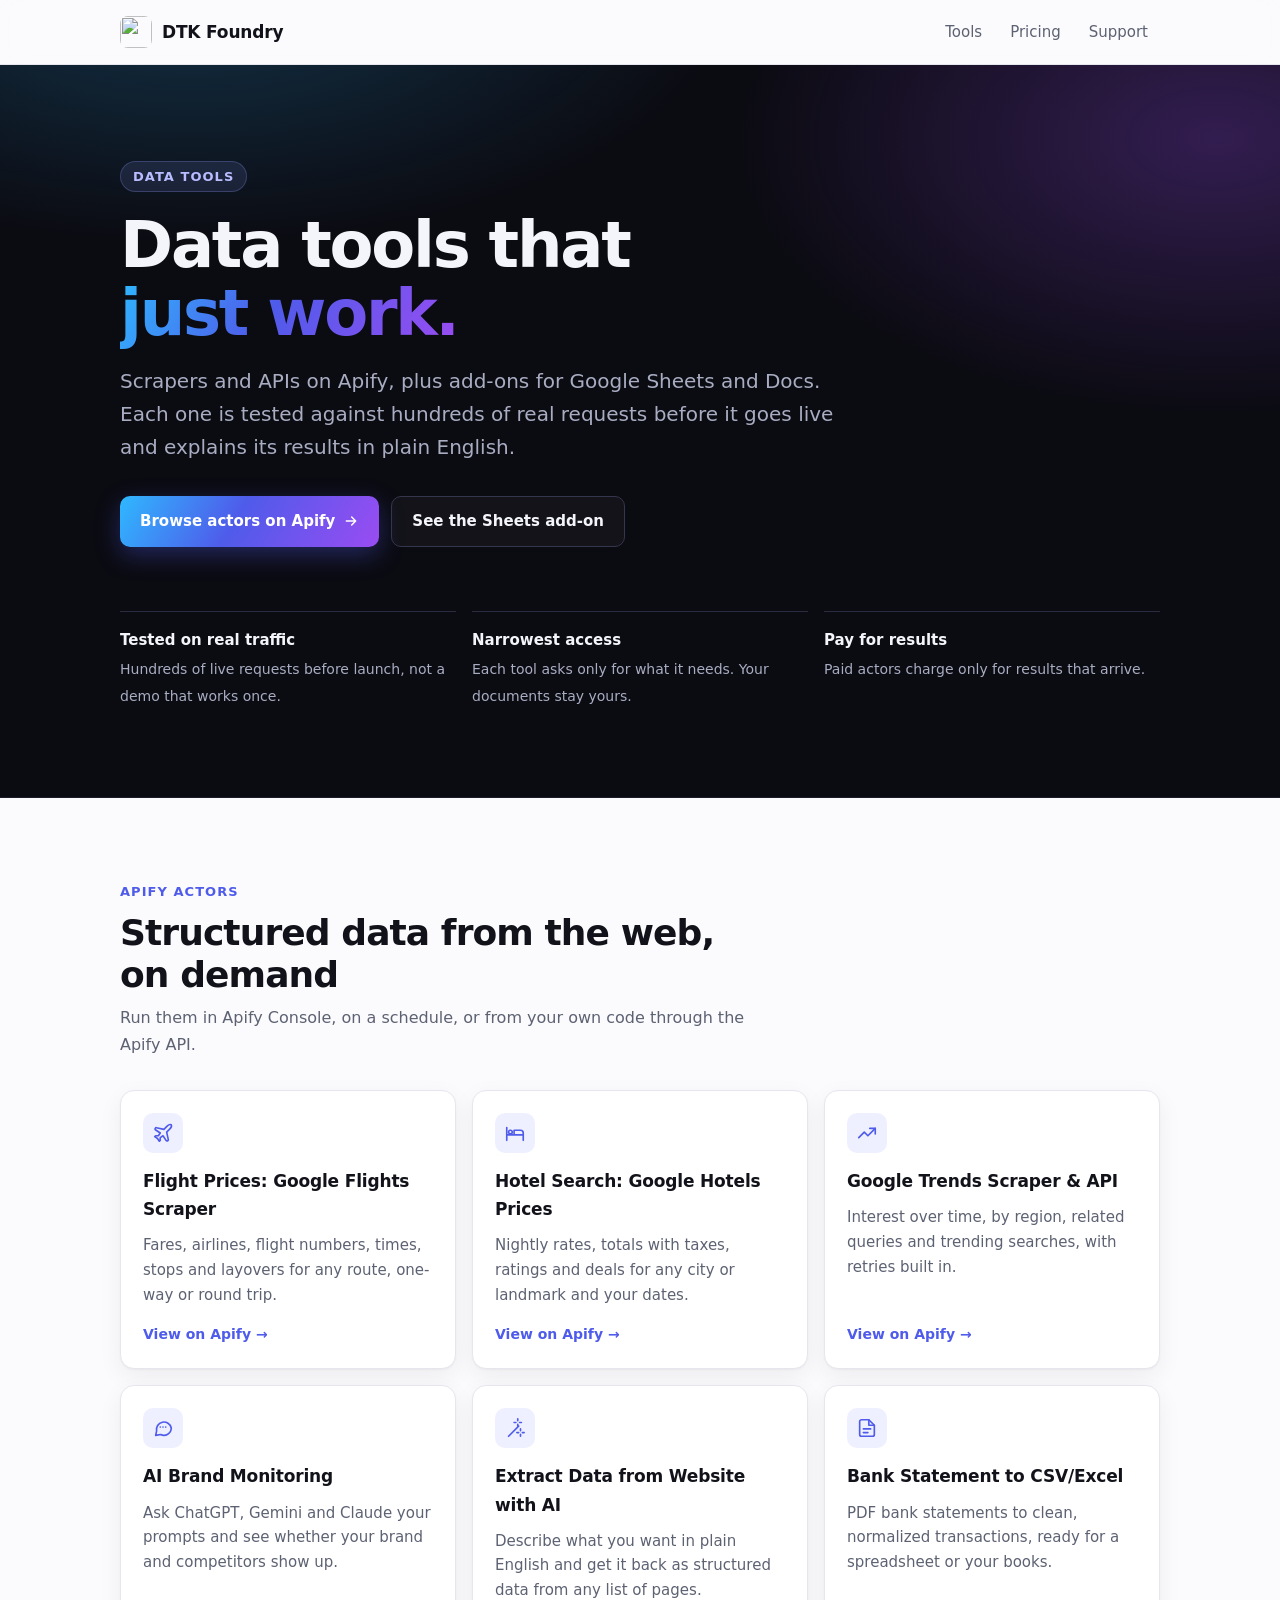
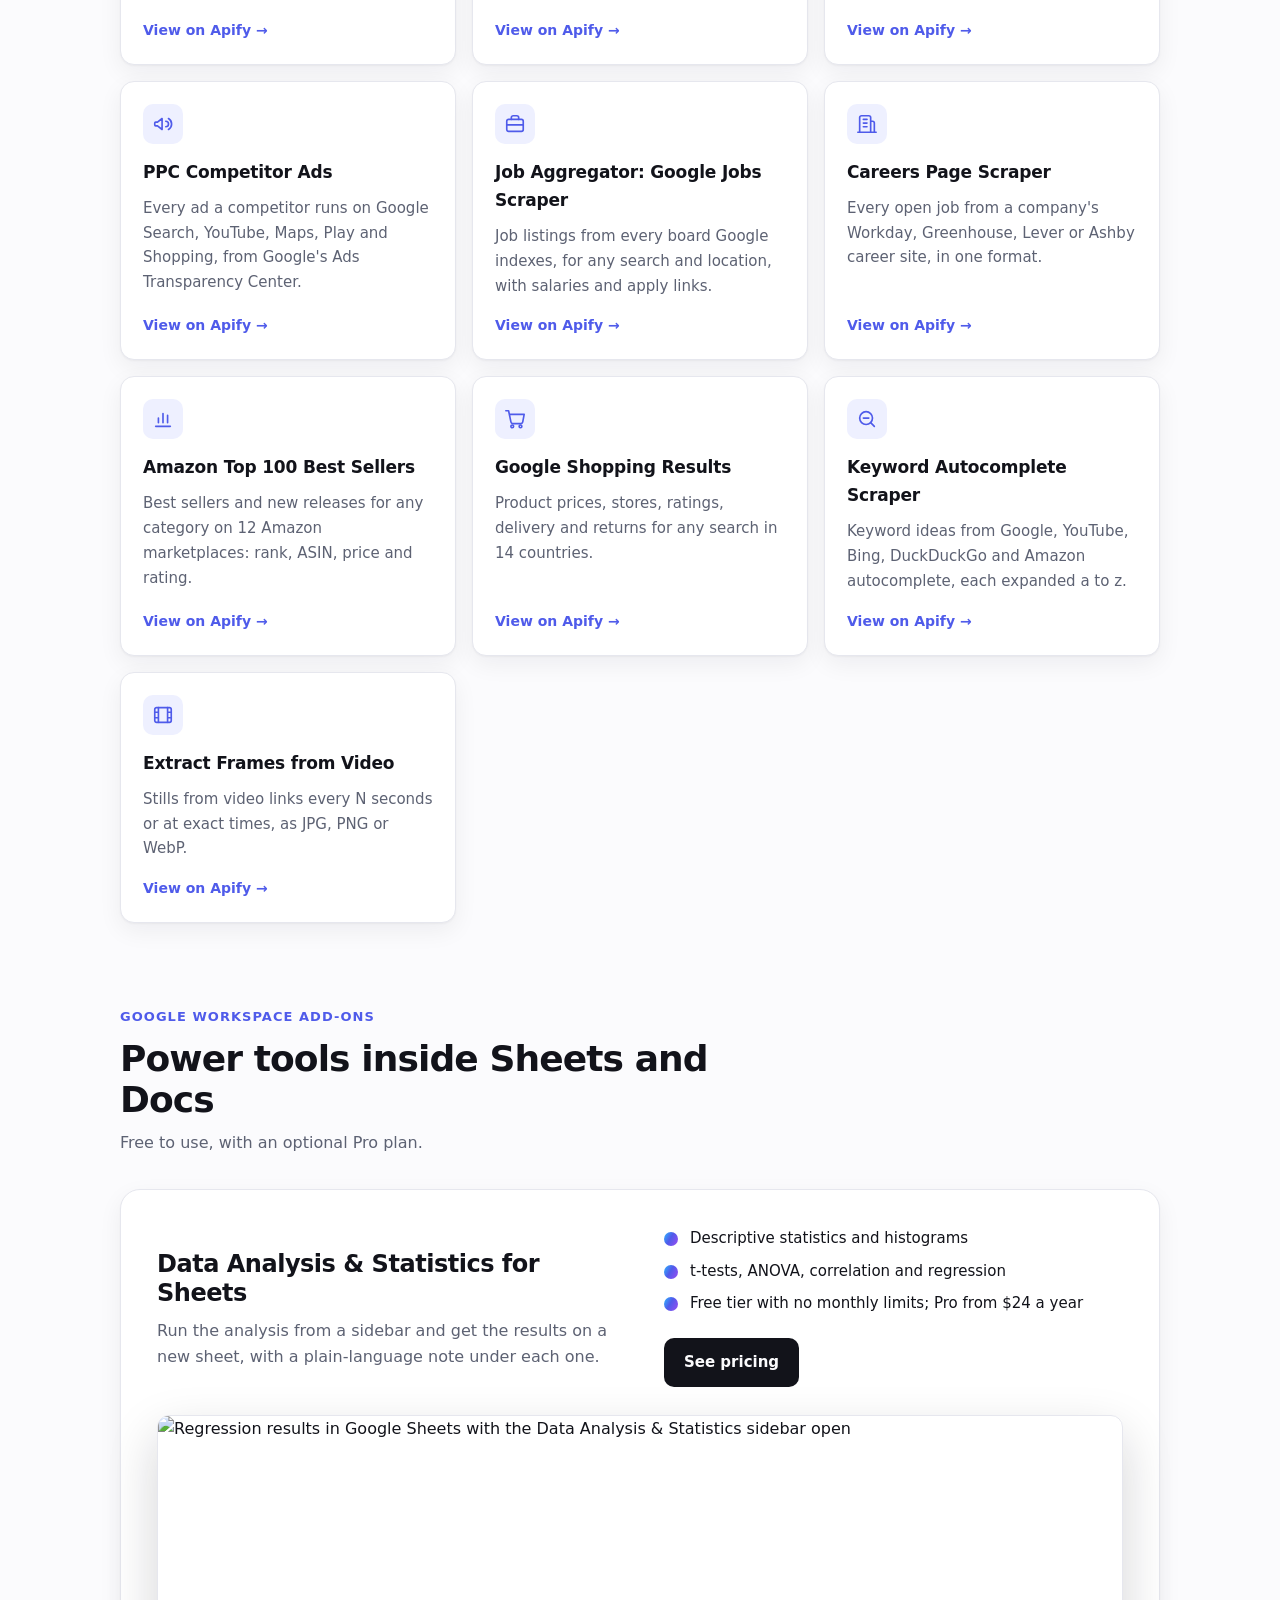
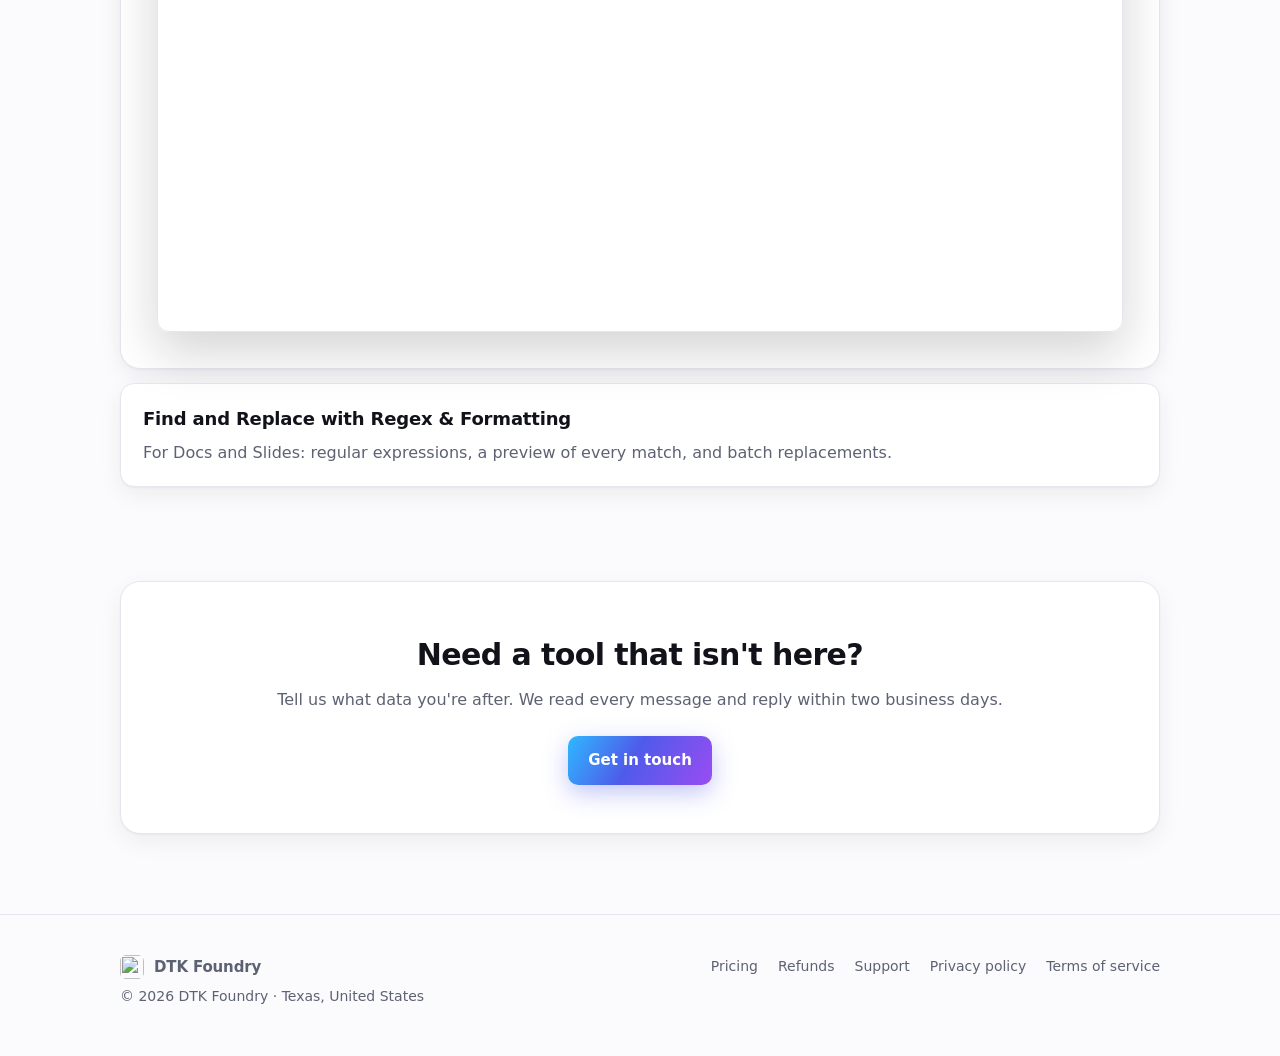
==== index.html @ 31a7a070 "Home: all 13 actors linked with current titles; actor icons for Apify" ====
<!doctype html>
<html lang="en">
<head>
<meta charset="utf-8">
<meta name="viewport" content="width=device-width, initial-scale=1">
<title>DTK Foundry: dependable data tools for the web and Google Sheets</title>
<meta name="description" content="DTK Foundry builds dependable data tools: Apify actors for Google Flights, Hotels, Trends, AI answer tracking and bank statements, and add-ons for Google Sheets and Docs.">
<meta name="theme-color" content="#0b0b12">
<link rel="canonical" href="https://dtkfoundry.com/">
<link rel="icon" type="image/png" href="favicon-32.png">
<link rel="apple-touch-icon" href="apple-touch-icon.png">
<link rel="stylesheet" href="style.css">
</head>
<body>
<header class="site-header">
  <div class="wrap">
    <a class="brand" href="./"><img src="img/logo-mark.png" alt="" width="32" height="32"><span>DTK Foundry</span></a>
    <nav class="site-nav"><a href="./#tools">Tools</a><a href="pricing.html">Pricing</a><a href="support.html">Support</a></nav>
  </div>
</header>

<section class="hero">
  <div class="wrap">
    <span class="eyebrow">Data tools</span>
    <h1>Data tools that <span class="grad-text">just work.</span></h1>
    <p class="lead">Scrapers and APIs on Apify, plus add-ons for Google Sheets and Docs. Each one is tested against
    hundreds of real requests before it goes live and explains its results in plain English.</p>
    <div class="actions">
      <a class="btn btn-primary" href="https://apify.com/dtkfoundry">Browse actors on Apify
        <svg width="16" height="16" viewBox="0 0 24 24" fill="none" stroke="currentColor" stroke-width="2.2" stroke-linecap="round" stroke-linejoin="round" aria-hidden="true"><path d="M5 12h14M13 6l6 6-6 6"/></svg></a>
      <a class="btn btn-ghost" href="#addons">See the Sheets add-on</a>
    </div>
    <div class="pillars">
      <div class="pillar"><strong>Tested on real traffic</strong><span>Hundreds of live requests before launch, not a demo that works once.</span></div>
      <div class="pillar"><strong>Narrowest access</strong><span>Each tool asks only for what it needs. Your documents stay yours.</span></div>
      <div class="pillar"><strong>Pay for results</strong><span>Paid actors charge only for results that arrive.</span></div>
    </div>
  </div>
</section>

<main>
  <section class="section" id="tools">
    <div class="wrap">
      <div class="section-head">
        <span class="kicker">Apify actors</span>
        <h2>Structured data from the web, on demand</h2>
        <p>Run them in Apify Console, on a schedule, or from your own code through the Apify API.</p>
      </div>
      <div class="grid">
        <a class="tile" href="https://apify.com/dtkfoundry/google-flights-prices">
          <span class="icon"><svg viewBox="0 0 24 24" fill="none" stroke="currentColor" stroke-width="1.8" stroke-linecap="round" stroke-linejoin="round" aria-hidden="true"><path d="M17.8 19.2 16 11l3.5-3.5C21 6 21.5 4 21 3c-1-.5-3 0-4.5 1.5L13 8 4.8 6.2c-.5-.1-.9.1-1.1.5l-.3.5c-.2.5-.1 1 .3 1.3L9 12l-2 3H4l-1 1 3 2 2 3 1-1v-3l3-2 3.5 5.3c.3.4.8.5 1.3.3l.5-.2c.4-.3.6-.7.5-1.2z"/></svg></span>
          <h3>Flight Prices: Google Flights Scraper</h3>
          <p>Fares, airlines, flight numbers, times, stops and layovers for any route, one-way or round trip.</p>
          <span class="more">View on Apify →</span>
        </a>
        <a class="tile" href="https://apify.com/dtkfoundry/google-hotels-prices">
          <span class="icon"><svg viewBox="0 0 24 24" fill="none" stroke="currentColor" stroke-width="1.8" stroke-linecap="round" stroke-linejoin="round" aria-hidden="true"><path d="M3 20V6M3 14h18v6M21 14v-2a3 3 0 0 0-3-3h-7v5"/><circle cx="7" cy="11" r="2"/></svg></span>
          <h3>Hotel Search: Google Hotels Prices</h3>
          <p>Nightly rates, totals with taxes, ratings and deals for any city or landmark and your dates.</p>
          <span class="more">View on Apify →</span>
        </a>
        <a class="tile" href="https://apify.com/dtkfoundry/google-trends-api">
          <span class="icon"><svg viewBox="0 0 24 24" fill="none" stroke="currentColor" stroke-width="1.8" stroke-linecap="round" stroke-linejoin="round" aria-hidden="true"><path d="M3 17l6-6 4 4 8-8"/><path d="M15 7h6v6"/></svg></span>
          <h3>Google Trends Scraper &amp; API</h3>
          <p>Interest over time, by region, related queries and trending searches, with retries built in.</p>
          <span class="more">View on Apify →</span>
        </a>
        <a class="tile" href="https://apify.com/dtkfoundry/ai-answer-engine-tracker">
          <span class="icon"><svg viewBox="0 0 24 24" fill="none" stroke="currentColor" stroke-width="1.8" stroke-linecap="round" stroke-linejoin="round" aria-hidden="true"><path d="M21 12a8 8 0 0 1-11.6 7.1L4 20l1-4.6A8 8 0 1 1 21 12z"/><path d="M9 11h.01M12 11h.01M15 11h.01"/></svg></span>
          <h3>AI Brand Monitoring</h3>
          <p>Ask ChatGPT, Gemini and Claude your prompts and see whether your brand and competitors show up.</p>
          <span class="more">View on Apify →</span>
        </a>
        <a class="tile" href="https://apify.com/dtkfoundry/ai-page-extractor">
          <span class="icon"><svg viewBox="0 0 24 24" fill="none" stroke="currentColor" stroke-width="1.8" stroke-linecap="round" stroke-linejoin="round" aria-hidden="true"><path d="M15 4V2M15 10V8M11 6h2M17 6h2M5 21l11-11M18 13v2M18 19v2M16 17h-2M22 17h-2"/></svg></span>
          <h3>Extract Data from Website with AI</h3>
          <p>Describe what you want in plain English and get it back as structured data from any list of pages.</p>
          <span class="more">View on Apify →</span>
        </a>
        <a class="tile" href="https://apify.com/dtkfoundry/bank-statement-converter">
          <span class="icon"><svg viewBox="0 0 24 24" fill="none" stroke="currentColor" stroke-width="1.8" stroke-linecap="round" stroke-linejoin="round" aria-hidden="true"><path d="M14 3H6a2 2 0 0 0-2 2v14a2 2 0 0 0 2 2h12a2 2 0 0 0 2-2V9z"/><path d="M14 3v6h6M8 13h8M8 17h5"/></svg></span>
          <h3>Bank Statement to CSV/Excel</h3>
          <p>PDF bank statements to clean, normalized transactions, ready for a spreadsheet or your books.</p>
          <span class="more">View on Apify →</span>
        </a>
        <a class="tile" href="https://apify.com/dtkfoundry/google-ads-transparency">
          <span class="icon"><svg viewBox="0 0 24 24" fill="none" stroke="currentColor" stroke-width="1.8" stroke-linecap="round" stroke-linejoin="round" aria-hidden="true"><path d="M3 11v2a1 1 0 0 0 1 1h2l5 4V6L6 10H4a1 1 0 0 0-1 1z"/><path d="M15 9a3 3 0 0 1 0 6M18 6a7 7 0 0 1 0 12"/></svg></span>
          <h3>PPC Competitor Ads</h3>
          <p>Every ad a competitor runs on Google Search, YouTube, Maps, Play and Shopping, from Google's Ads Transparency Center.</p>
          <span class="more">View on Apify →</span>
        </a>
        <a class="tile" href="https://apify.com/dtkfoundry/google-jobs">
          <span class="icon"><svg viewBox="0 0 24 24" fill="none" stroke="currentColor" stroke-width="1.8" stroke-linecap="round" stroke-linejoin="round" aria-hidden="true"><rect x="3" y="7" width="18" height="13" rx="2"/><path d="M8 7V5a2 2 0 0 1 2-2h4a2 2 0 0 1 2 2v2M3 13h18"/></svg></span>
          <h3>Job Aggregator: Google Jobs Scraper</h3>
          <p>Job listings from every board Google indexes, for any search and location, with salaries and apply links.</p>
          <span class="more">View on Apify →</span>
        </a>
        <a class="tile" href="https://apify.com/dtkfoundry/ats-jobs">
          <span class="icon"><svg viewBox="0 0 24 24" fill="none" stroke="currentColor" stroke-width="1.8" stroke-linecap="round" stroke-linejoin="round" aria-hidden="true"><path d="M4 21V5a2 2 0 0 1 2-2h8a2 2 0 0 1 2 2v16M16 9h2a2 2 0 0 1 2 2v10M2 21h20M8 7h4M8 11h4M8 15h4"/></svg></span>
          <h3>Careers Page Scraper</h3>
          <p>Every open job from a company's Workday, Greenhouse, Lever or Ashby career site, in one format.</p>
          <span class="more">View on Apify →</span>
        </a>
        <a class="tile" href="https://apify.com/dtkfoundry/amazon-bestsellers">
          <span class="icon"><svg viewBox="0 0 24 24" fill="none" stroke="currentColor" stroke-width="1.8" stroke-linecap="round" stroke-linejoin="round" aria-hidden="true"><path d="M4 20h16M7 16v-5M12 16V6M17 16v-8"/></svg></span>
          <h3>Amazon Top 100 Best Sellers</h3>
          <p>Best sellers and new releases for any category on 12 Amazon marketplaces: rank, ASIN, price and rating.</p>
          <span class="more">View on Apify →</span>
        </a>
        <a class="tile" href="https://apify.com/dtkfoundry/google-shopping">
          <span class="icon"><svg viewBox="0 0 24 24" fill="none" stroke="currentColor" stroke-width="1.8" stroke-linecap="round" stroke-linejoin="round" aria-hidden="true"><circle cx="9" cy="20" r="1.5"/><circle cx="18" cy="20" r="1.5"/><path d="M2 3h3l2.6 12.4a2 2 0 0 0 2 1.6h8.8a2 2 0 0 0 2-1.6L22 7H6"/></svg></span>
          <h3>Google Shopping Results</h3>
          <p>Product prices, stores, ratings, delivery and returns for any search in 14 countries.</p>
          <span class="more">View on Apify →</span>
        </a>
        <a class="tile" href="https://apify.com/dtkfoundry/keyword-autocomplete">
          <span class="icon"><svg viewBox="0 0 24 24" fill="none" stroke="currentColor" stroke-width="1.8" stroke-linecap="round" stroke-linejoin="round" aria-hidden="true"><circle cx="11" cy="11" r="7"/><path d="m20 20-4-4M8 11h6"/></svg></span>
          <h3>Keyword Autocomplete Scraper</h3>
          <p>Keyword ideas from Google, YouTube, Bing, DuckDuckGo and Amazon autocomplete, each expanded a to z.</p>
          <span class="more">View on Apify →</span>
        </a>
        <a class="tile" href="https://apify.com/dtkfoundry/video-frame-extractor">
          <span class="icon"><svg viewBox="0 0 24 24" fill="none" stroke="currentColor" stroke-width="1.8" stroke-linecap="round" stroke-linejoin="round" aria-hidden="true"><rect x="3" y="4" width="18" height="16" rx="2"/><path d="M7 4v16M17 4v16M3 9h4M3 15h4M17 9h4M17 15h4"/></svg></span>
          <h3>Extract Frames from Video</h3>
          <p>Stills from video links every N seconds or at exact times, as JPG, PNG or WebP.</p>
          <span class="more">View on Apify →</span>
        </a>
      </div>
    </div>
  </section>

  <section class="section" id="addons">
    <div class="wrap">
      <div class="section-head">
        <span class="kicker">Google Workspace add-ons</span>
        <h2>Power tools inside Sheets and Docs</h2>
        <p>Free to use, with an optional Pro plan.</p>
      </div>
      <div class="feature">
        <div>
          <h3>Data Analysis &amp; Statistics for Sheets</h3>
          <p>Run the analysis from a sidebar and get the results on a new sheet, with a plain-language note under
          each one.</p>
        </div>
        <div>
          <ul>
            <li>Descriptive statistics and histograms</li>
            <li>t-tests, ANOVA, correlation and regression</li>
            <li>Free tier with no monthly limits; Pro from $24 a year</li>
          </ul>
          <div class="actions">
            <a class="btn btn-solid" href="pricing.html">See pricing</a>
          </div>
        </div>
        <div class="shot"><img src="img/stats-regression.webp" width="1280" height="684" loading="lazy"
          alt="Regression results in Google Sheets with the Data Analysis & Statistics sidebar open"></div>
      </div>
      <div class="mini card">
        <div>
          <h3>Find and Replace with Regex &amp; Formatting</h3>
          <p>For Docs and Slides: regular expressions, a preview of every match, and batch replacements.</p>
        </div>
      </div>
    </div>
  </section>

  <section class="section">
    <div class="wrap">
      <div class="cta">
        <h2>Need a tool that isn't here?</h2>
        <p>Tell us what data you're after. We read every message and reply within two business days.</p>
        <a class="btn btn-primary" href="support.html">Get in touch</a>
      </div>
    </div>
  </section>
</main>

<footer class="site-footer">
  <div class="wrap">
    <div>
      <a class="brand" href="./"><img src="img/logo-mark.png" alt="" width="24" height="24">DTK Foundry</a>
      <div>© 2026 DTK Foundry · Texas, United States</div>
    </div>
    <nav><a href="pricing.html">Pricing</a><a href="refunds.html">Refunds</a><a href="support.html">Support</a><a href="privacy.html">Privacy policy</a><a href="terms.html">Terms of service</a></nav>
  </div>
</footer>
</body>
</html>
---- style.css ----
:root {
  --bg: #fbfbfd; --surface: #ffffff; --fg: #12131a; --muted: #5d6273; --line: #e6e7ee;
  --accent: #4f5bea; --accent-2: #8a4bf0; --accent-soft: #eef0ff;
  --grad: linear-gradient(120deg, #2fb8ff 0%, #4f5bea 45%, #9a4cf2 100%);
  --hero-bg: #0b0b12; --hero-fg: #f4f5fa; --hero-muted: #a9adc2;
  --shadow: 0 1px 2px rgba(18, 19, 26, .04), 0 8px 24px rgba(18, 19, 26, .06);
  --radius: 14px; --wide: 1080px; --narrow: 720px;
}
@media (prefers-color-scheme: dark) {
  :root {
    --bg: #0b0b12; --surface: #13141d; --fg: #ececf3; --muted: #9a9eb3; --line: #24263a;
    --accent: #8f98ff; --accent-2: #b58cff; --accent-soft: #1b1d33;
    --shadow: 0 1px 2px rgba(0, 0, 0, .3), 0 8px 24px rgba(0, 0, 0, .35);
  }
}
* { box-sizing: border-box; }
html { -webkit-text-size-adjust: 100%; }
body {
  margin: 0; background: var(--bg); color: var(--fg);
  font: 16px/1.65 ui-sans-serif, system-ui, -apple-system, "Segoe UI", Roboto, "Helvetica Neue", sans-serif;
  -webkit-font-smoothing: antialiased;
}
a { color: var(--accent); text-underline-offset: 3px; }
img { max-width: 100%; height: auto; display: block; }
.wrap { max-width: var(--wide); margin: 0 auto; padding: 0 20px; }

/* Header */
.site-header {
  position: sticky; top: 0; z-index: 10; background: color-mix(in srgb, var(--bg) 82%, transparent);
  backdrop-filter: saturate(160%) blur(12px); -webkit-backdrop-filter: saturate(160%) blur(12px);
  border-bottom: 1px solid var(--line);
}
.site-header .wrap { display: flex; align-items: center; justify-content: space-between; height: 64px; gap: 16px; }
.brand { display: flex; align-items: center; gap: 10px; color: var(--fg); text-decoration: none; font-weight: 700; letter-spacing: -.01em; font-size: 17px; }
.brand img { width: 32px; height: 32px; border-radius: 8px; }
.site-nav { display: flex; gap: 4px; }
.site-nav a { color: var(--muted); text-decoration: none; font-size: 15px; padding: 6px 12px; border-radius: 8px; }
.site-nav a:hover { color: var(--fg); background: var(--accent-soft); }
.site-nav a[aria-current="page"] { color: var(--fg); font-weight: 600; }

/* Home hero (always dark, matches the logo) */
.hero {
  background: radial-gradient(900px 420px at 15% -10%, rgba(47, 184, 255, .22), transparent 60%),
              radial-gradient(800px 460px at 95% 10%, rgba(154, 76, 242, .28), transparent 60%), var(--hero-bg);
  color: var(--hero-fg); padding: 96px 0 88px; border-bottom: 1px solid #1d1e2c;
}
.eyebrow { display: inline-block; font-size: 13px; font-weight: 600; letter-spacing: .08em; text-transform: uppercase; color: #b9bdff; background: rgba(143, 152, 255, .12); border: 1px solid rgba(143, 152, 255, .25); padding: 4px 12px; border-radius: 999px; }
.hero h1 { font-size: clamp(36px, 6vw, 64px); line-height: 1.05; letter-spacing: -.035em; margin: 20px 0 18px; max-width: 14ch; }
.grad-text { background: var(--grad); -webkit-background-clip: text; background-clip: text; color: transparent; }
.hero p.lead { font-size: clamp(17px, 2.2vw, 20px); color: var(--hero-muted); max-width: 58ch; margin: 0 0 32px; }
.actions { display: flex; flex-wrap: wrap; gap: 12px; }
.btn { display: inline-flex; align-items: center; gap: 8px; font-weight: 600; font-size: 15px; text-decoration: none; padding: 12px 20px; border-radius: 10px; transition: transform .15s ease, box-shadow .15s ease; }
.btn:hover { transform: translateY(-1px); }
.btn-primary { background: var(--grad); color: #fff; box-shadow: 0 8px 24px rgba(79, 91, 234, .35); }
.btn-ghost { color: var(--hero-fg); border: 1px solid #34364d; background: rgba(255, 255, 255, .03); }
.btn-ghost:hover { border-color: #5a5d80; }

.pillars { display: grid; grid-template-columns: repeat(3, 1fr); gap: 16px; margin-top: 64px; }
.pillar { border-top: 1px solid #2a2c40; padding-top: 16px; }
.pillar strong { display: block; color: var(--hero-fg); font-size: 15px; margin-bottom: 4px; }
.pillar span { color: var(--hero-muted); font-size: 14px; }

/* Sections */
.section { padding: 80px 0; }
.section + .section { padding-top: 0; }
.section-head { max-width: 640px; margin-bottom: 32px; }
.section-head .kicker { font-size: 13px; font-weight: 700; letter-spacing: .08em; text-transform: uppercase; color: var(--accent); }
.section-head h2 { font-size: clamp(26px, 3.6vw, 36px); line-height: 1.15; letter-spacing: -.025em; margin: 8px 0 10px; }
.section-head p { color: var(--muted); margin: 0; }

.grid { display: grid; grid-template-columns: repeat(3, 1fr); gap: 16px; }
.tile {
  display: flex; flex-direction: column; gap: 10px; background: var(--surface); border: 1px solid var(--line);
  border-radius: var(--radius); padding: 22px; text-decoration: none; color: inherit; box-shadow: var(--shadow);
  transition: transform .15s ease, border-color .15s ease;
}
a.tile:hover { transform: translateY(-2px); border-color: color-mix(in srgb, var(--accent) 45%, var(--line)); }
.tile .icon { width: 40px; height: 40px; border-radius: 10px; display: grid; place-items: center; background: var(--accent-soft); color: var(--accent); }
.tile .icon svg { width: 22px; height: 22px; }
.tile h3 { margin: 4px 0 0; font-size: 17px; letter-spacing: -.01em; }
.tile p { margin: 0; color: var(--muted); font-size: 15px; }
.tile .more { margin-top: auto; padding-top: 6px; font-size: 14px; font-weight: 600; color: var(--accent); }

/* Add-on feature */
.feature { display: grid; grid-template-columns: 1fr 1fr; gap: 28px 48px; align-items: end; background: var(--surface); border: 1px solid var(--line); border-radius: 20px; padding: 36px; box-shadow: var(--shadow); }
.feature h3 { font-size: 24px; letter-spacing: -.02em; margin: 10px 0 10px; line-height: 1.2; }
.feature p { color: var(--muted); margin: 0 0 16px; }
.feature ul { margin: 0 0 22px; padding: 0; list-style: none; display: grid; gap: 8px; }
.feature li { padding-left: 26px; position: relative; font-size: 15px; }
.feature li::before { content: ""; position: absolute; left: 0; top: 6px; width: 14px; height: 14px; border-radius: 50%; background: var(--grad); }
.shot { grid-column: 1 / -1; border-radius: 12px; overflow: hidden; border: 1px solid var(--line); box-shadow: 0 20px 50px rgba(18, 19, 26, .18); }
.badge { display: inline-block; font-size: 12px; font-weight: 600; padding: 3px 10px; border-radius: 999px; background: var(--accent-soft); color: var(--accent); }
.badge.dim { color: var(--muted); }
.btn-solid { background: var(--fg); color: var(--bg); }
.text-link { font-weight: 600; font-size: 15px; text-decoration: none; }
.mini { margin-top: 16px; display: flex; gap: 16px; align-items: flex-start; }

.cta { text-align: center; background: var(--surface); border: 1px solid var(--line); border-radius: 20px; padding: 48px 24px; box-shadow: var(--shadow); }
.cta h2 { font-size: clamp(24px, 3vw, 30px); letter-spacing: -.02em; margin: 0 0 8px; }
.cta p { color: var(--muted); margin: 0 0 22px; }

/* Inner pages */
.page-head { border-bottom: 1px solid var(--line); background: linear-gradient(180deg, var(--accent-soft), transparent); }
.page-head .wrap { max-width: var(--narrow); padding-top: 56px; padding-bottom: 36px; }
.page-head h1 { font-size: clamp(32px, 5vw, 44px); letter-spacing: -.03em; line-height: 1.1; margin: 0 0 8px; }
.page-head p { margin: 0; color: var(--muted); }
.prose.wide, .page-head.wide .wrap { max-width: 980px; }
.prose { max-width: var(--narrow); margin: 0 auto; padding: 24px 20px 72px; }
.prose h2 { font-size: 21px; letter-spacing: -.015em; margin: 40px 0 10px; scroll-margin-top: 80px; }
.prose h3 { font-size: 17px; }
.prose li { margin: 4px 0; }
.prose table { width: 100%; border-collapse: collapse; font-size: 15px; margin: 12px 0; display: block; overflow-x: auto; }
.prose th, .prose td { text-align: left; vertical-align: top; padding: 8px 10px; border-bottom: 1px solid var(--line); }
.prose th { color: var(--muted); font-weight: 600; }
.prose code { font-size: .9em; word-break: break-word; }
.muted { color: var(--muted); }
.card { background: var(--surface); border: 1px solid var(--line); border-radius: var(--radius); padding: 20px 22px; margin: 14px 0; box-shadow: var(--shadow); }
.card h3 { margin: 0 0 6px; font-size: 18px; letter-spacing: -.01em; }
.card p { margin: 0; color: var(--muted); }
.plans { display: grid; grid-template-columns: repeat(3, 1fr); gap: 14px; margin: 18px 0; }
.plans .card { margin: 0; display: flex; flex-direction: column; }
.plans .card.featured { border: 1px solid transparent; background: linear-gradient(var(--surface), var(--surface)) padding-box, var(--grad) border-box; }
.price { font-size: 30px; font-weight: 700; letter-spacing: -.02em; color: var(--fg); margin: 2px 0 8px; }
.price small { font-size: 14px; font-weight: 500; color: var(--muted); letter-spacing: 0; }

/* Footer */
.site-footer { border-top: 1px solid var(--line); padding: 40px 0 48px; font-size: 14px; color: var(--muted); }
.site-footer .wrap { display: flex; justify-content: space-between; gap: 24px; flex-wrap: wrap; align-items: flex-start; }
.site-footer .brand { font-size: 15px; margin-bottom: 6px; }
.site-footer .brand img { width: 24px; height: 24px; border-radius: 6px; }
.site-footer nav { display: flex; flex-wrap: wrap; gap: 6px 20px; }
.site-footer a { color: var(--muted); text-decoration: none; }
.site-footer a:hover { color: var(--fg); }

@media (max-width: 860px) {
  .grid, .plans { grid-template-columns: 1fr 1fr; }
  .feature { grid-template-columns: 1fr; padding: 24px; }
}
@media (max-width: 600px) {
  .wrap { padding: 0 16px; }
  .site-header .wrap { height: 56px; }
  .brand span { display: none; }
  .site-nav a { padding: 6px 8px; font-size: 14px; }
  .hero { padding: 64px 0 56px; }
  .pillars, .grid, .plans { grid-template-columns: 1fr; }
  .pillars { margin-top: 40px; }
  .section { padding: 56px 0; }
  .prose { padding: 16px 16px 56px; }
}
@media (prefers-reduced-motion: reduce) { .btn, .tile { transition: none; } }
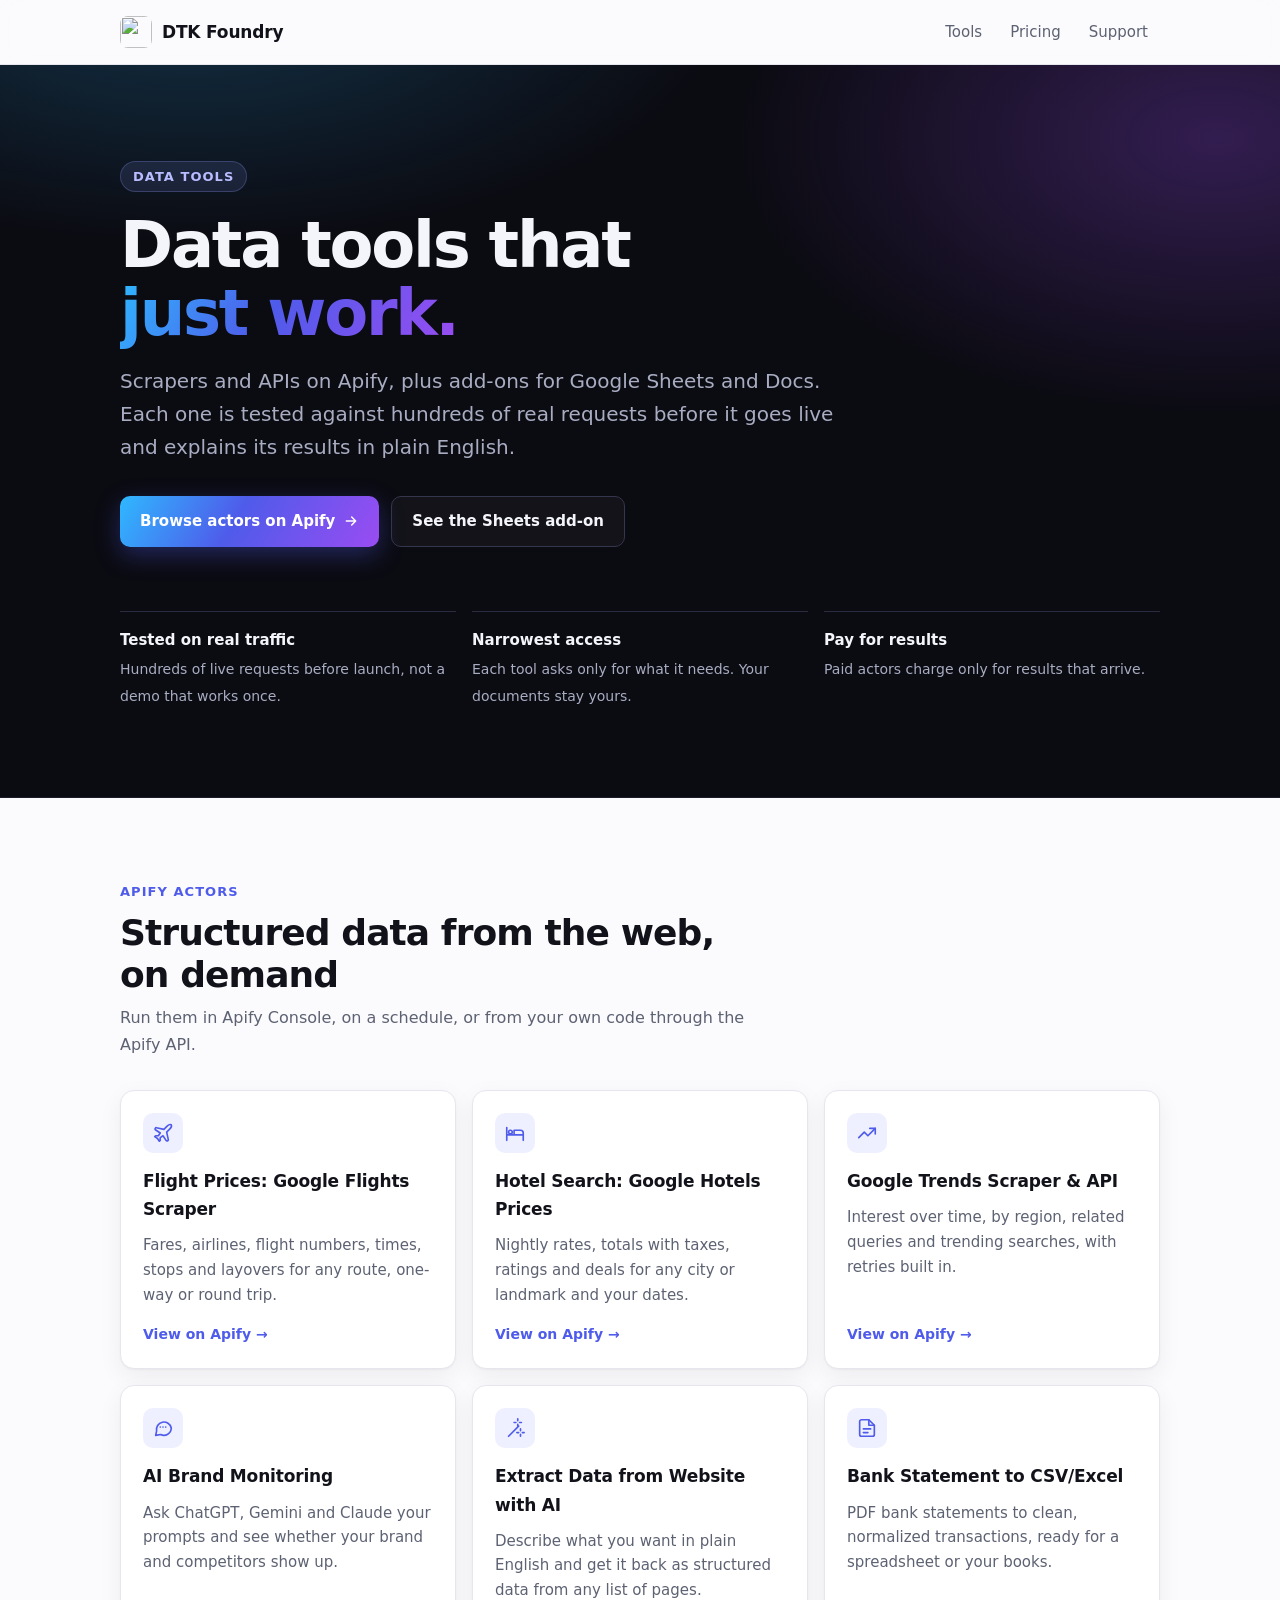
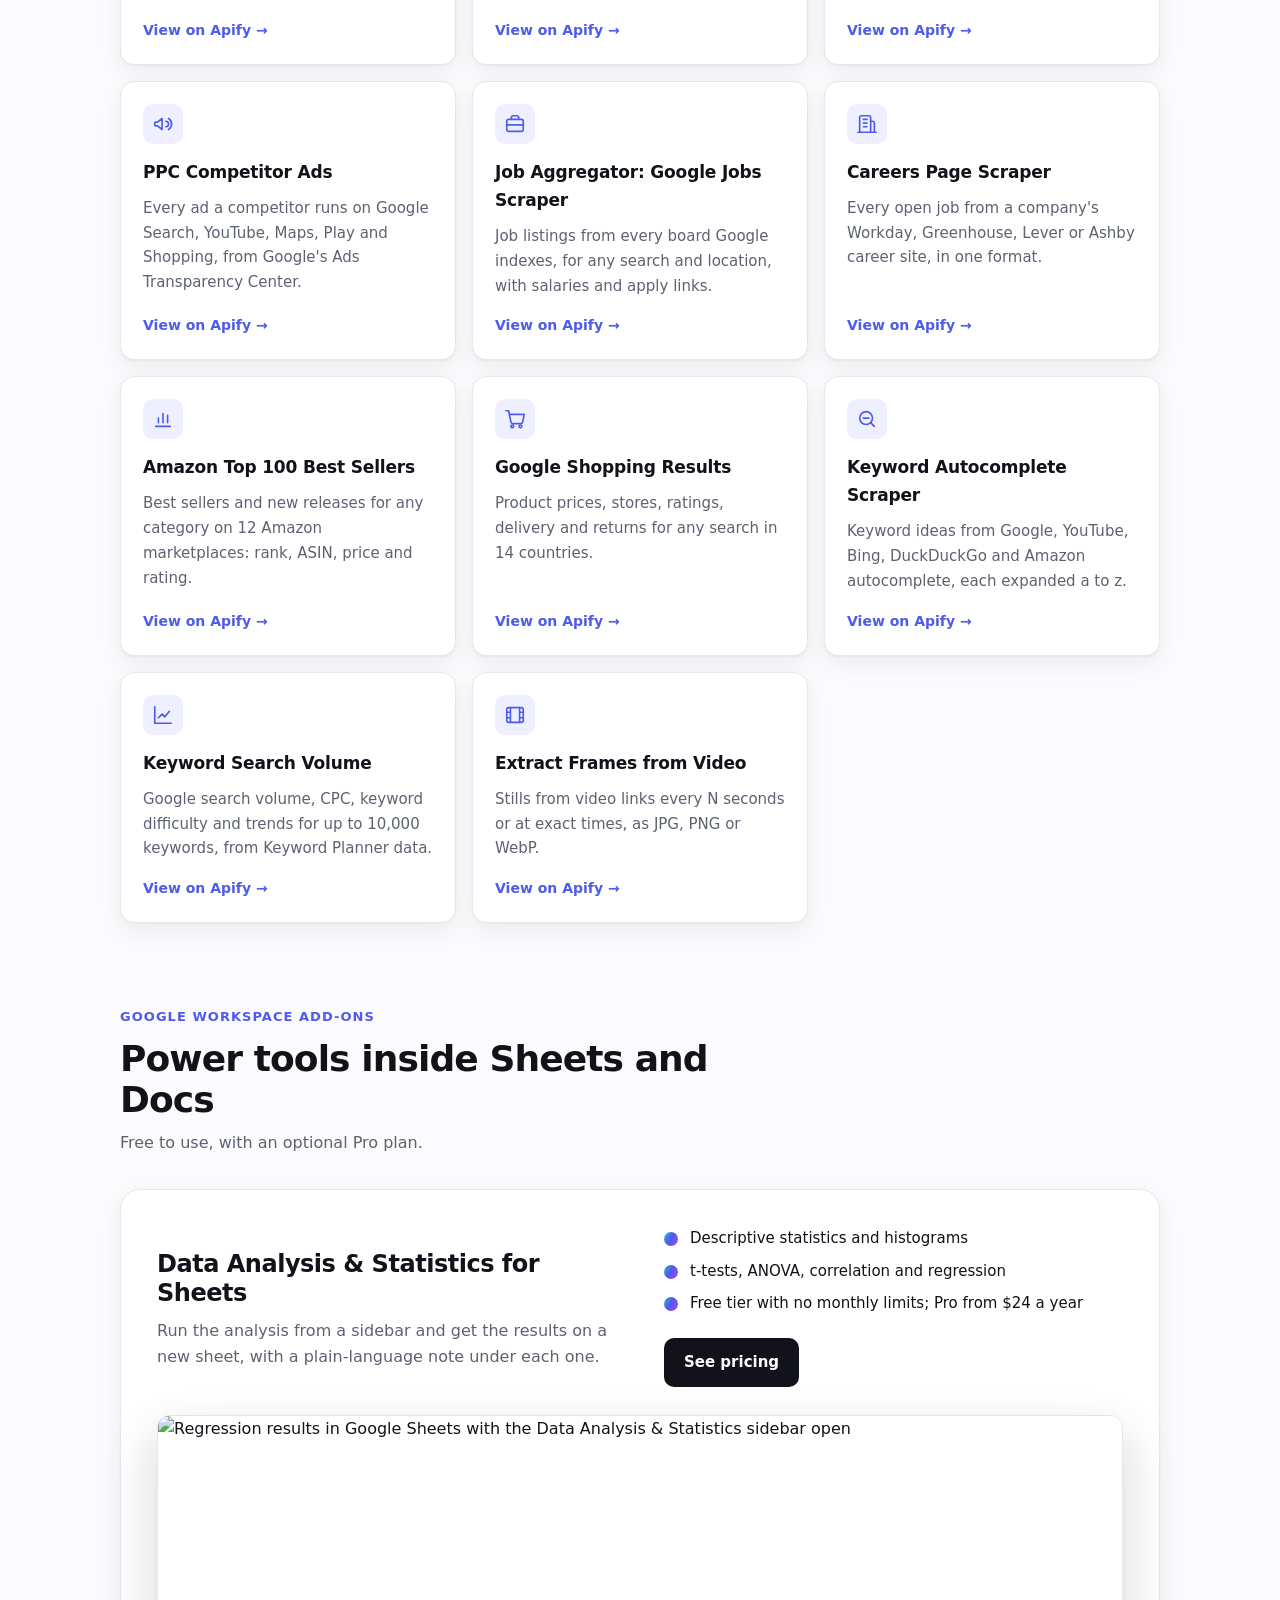
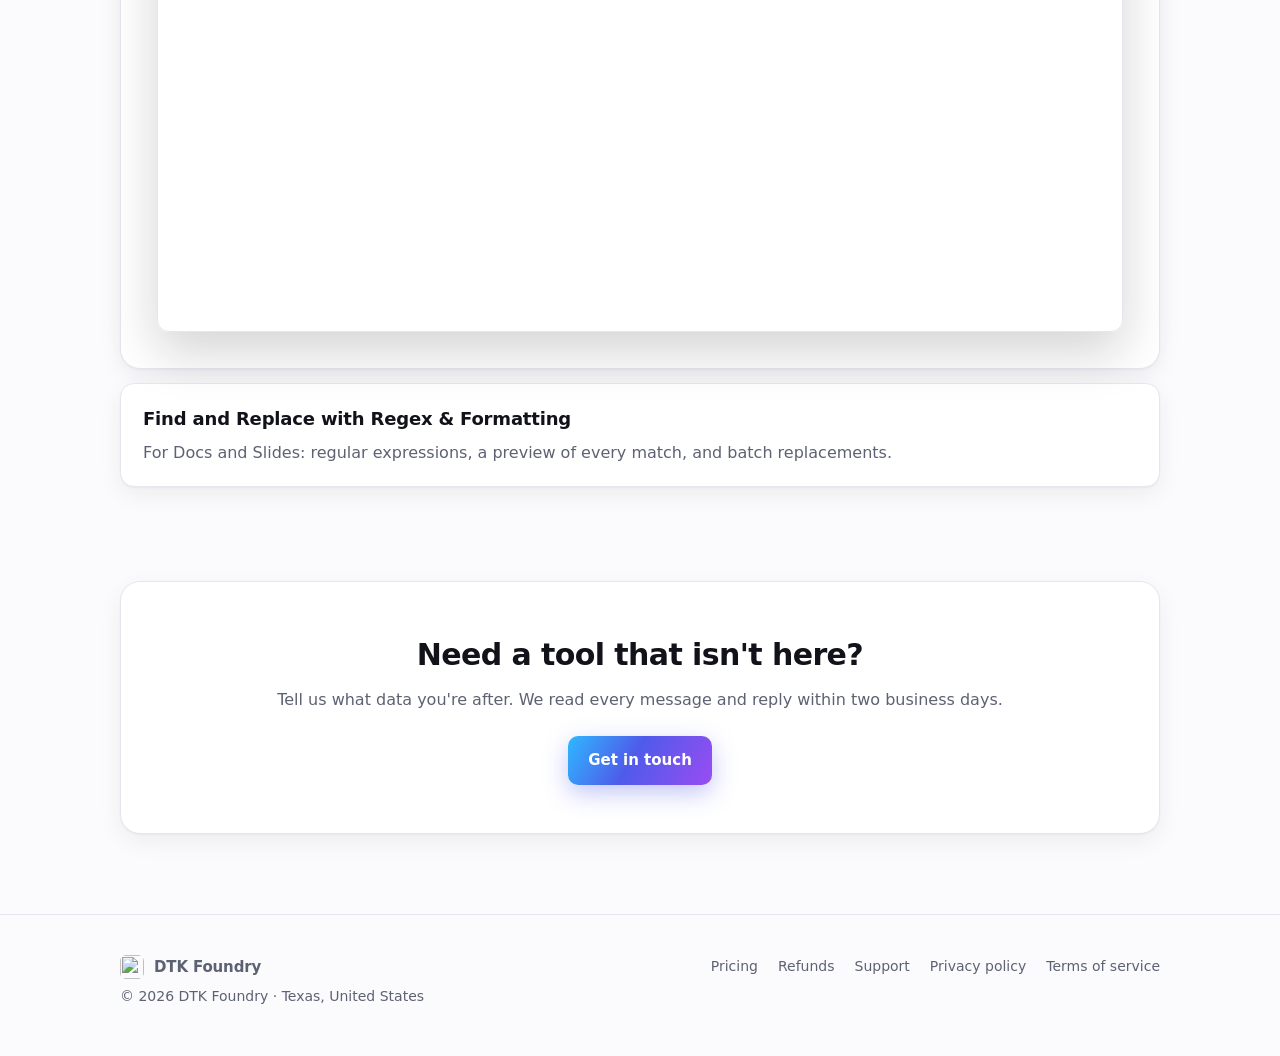
==== commit 064887e6: "Home: Keyword Search Volume actor tile; its icon Co-Authored-By: Claude Opus 5.5 <noreply@anthropic." ====
--- a/index.html
+++ b/index.html
@@ -119,6 +119,12 @@
           <p>Keyword ideas from Google, YouTube, Bing, DuckDuckGo and Amazon autocomplete, each expanded a to z.</p>
           <span class="more">View on Apify →</span>
         </a>
+        <a class="tile" href="https://apify.com/dtkfoundry/keyword-search-volume">
+          <span class="icon"><svg viewBox="0 0 24 24" fill="none" stroke="currentColor" stroke-width="1.8" stroke-linecap="round" stroke-linejoin="round" aria-hidden="true"><path d="M3 3v18h18"/><path d="m7 15 4-4 3 3 5-6"/></svg></span>
+          <h3>Keyword Search Volume</h3>
+          <p>Google search volume, CPC, keyword difficulty and trends for up to 10,000 keywords, from Keyword Planner data.</p>
+          <span class="more">View on Apify →</span>
+        </a>
         <a class="tile" href="https://apify.com/dtkfoundry/video-frame-extractor">
           <span class="icon"><svg viewBox="0 0 24 24" fill="none" stroke="currentColor" stroke-width="1.8" stroke-linecap="round" stroke-linejoin="round" aria-hidden="true"><rect x="3" y="4" width="18" height="16" rx="2"/><path d="M7 4v16M17 4v16M3 9h4M3 15h4M17 9h4M17 15h4"/></svg></span>
           <h3>Extract Frames from Video</h3>
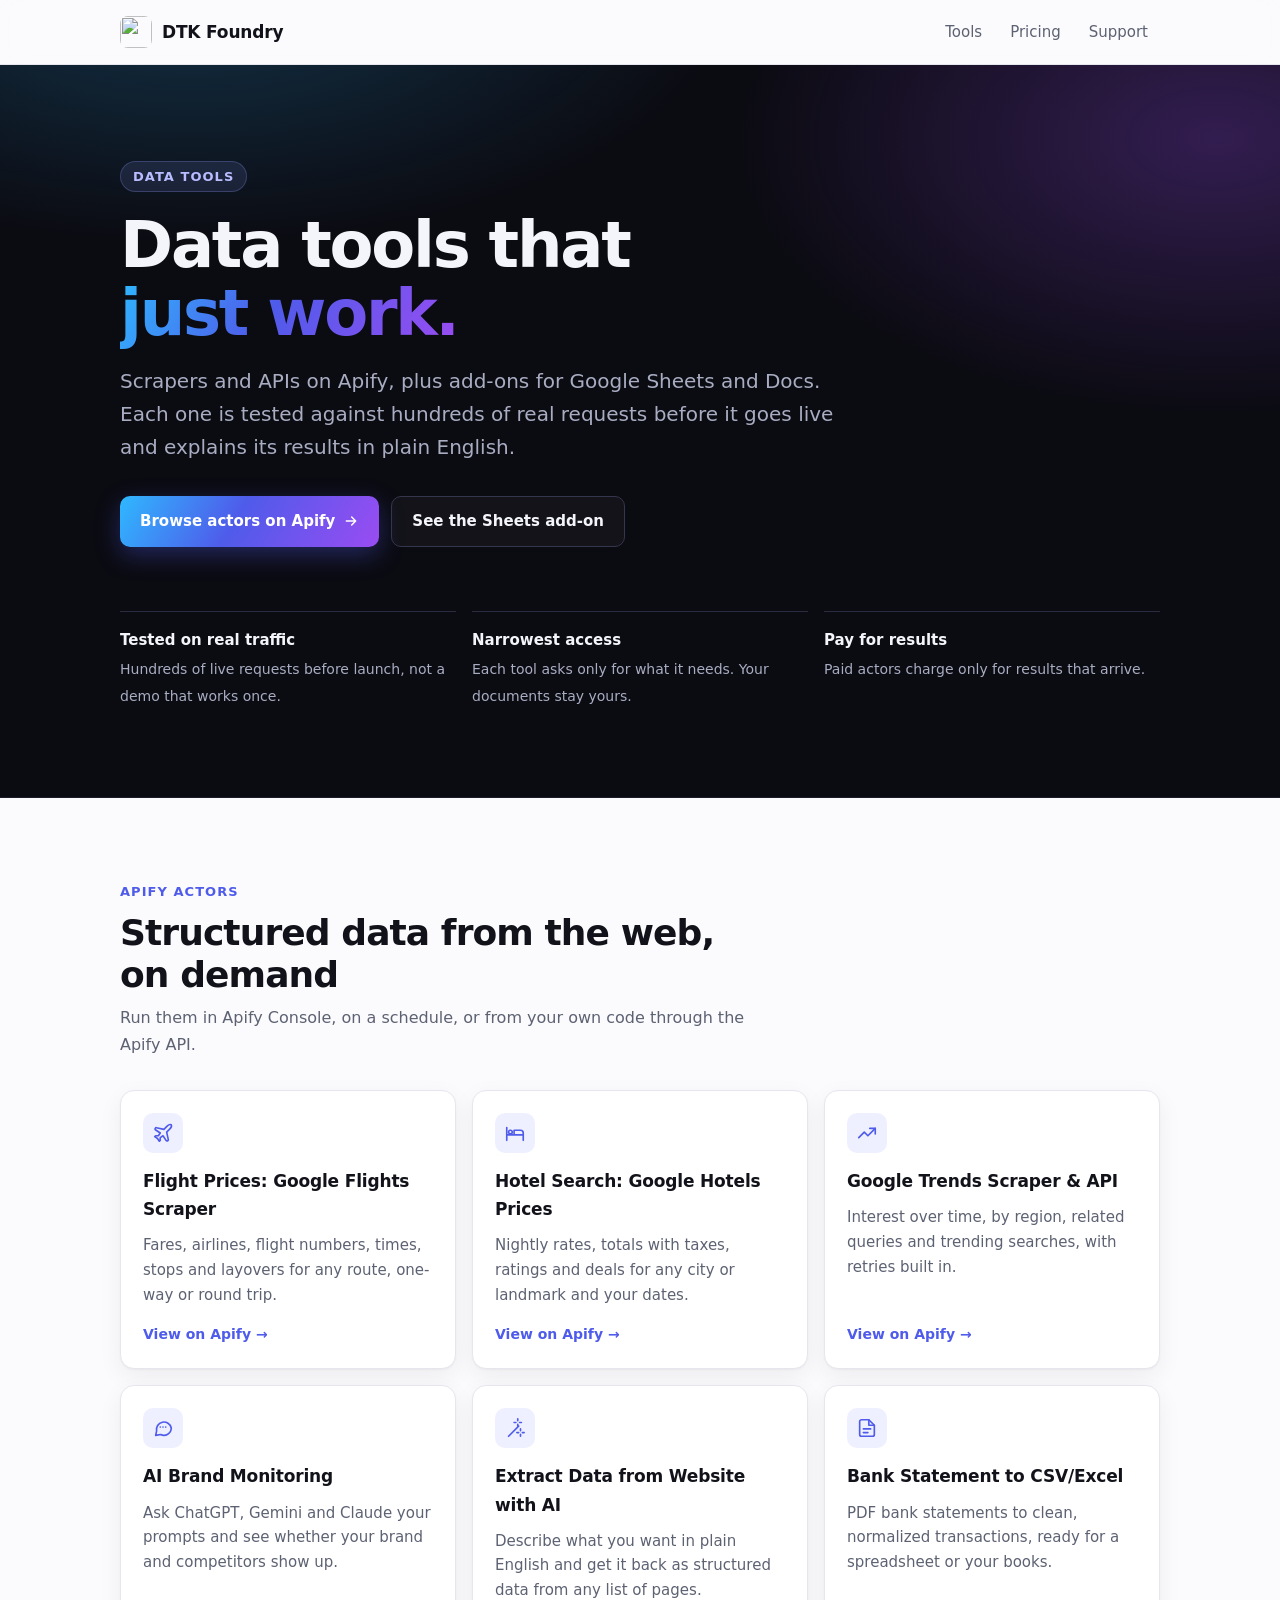
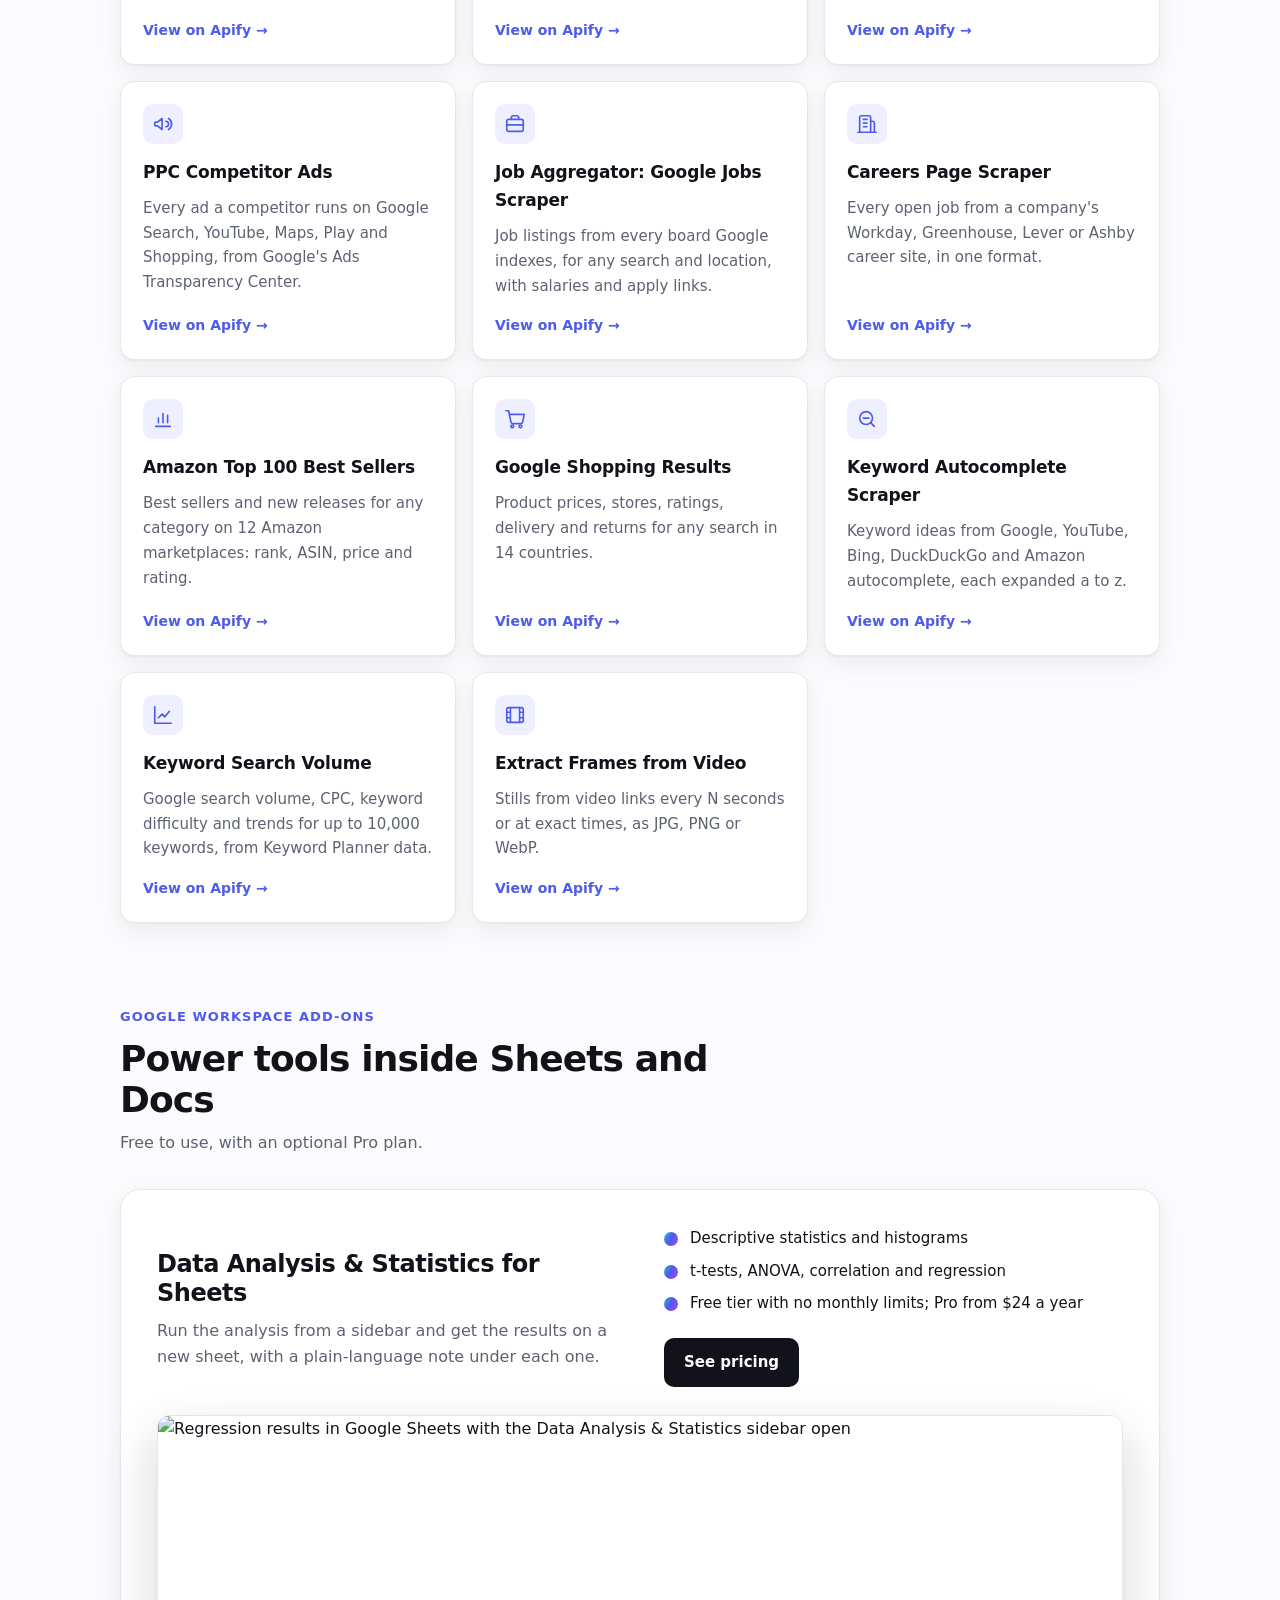
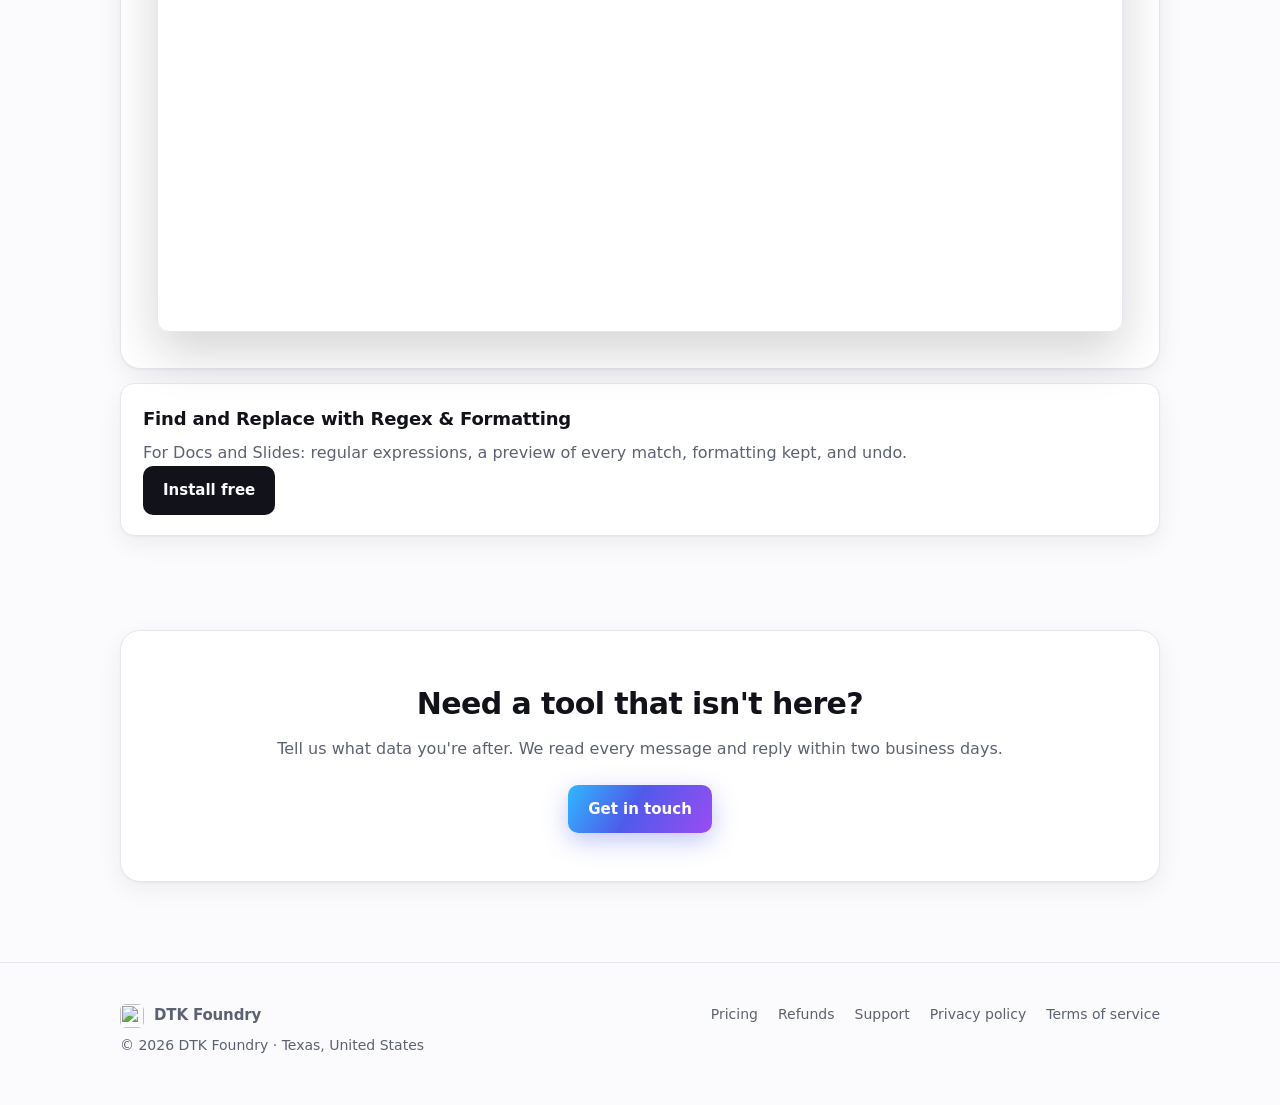
==== commit f5e1f884: "Home: Find and Replace install link (live on the Marketplace); card text matches v1 features Co-Auth" ====
--- a/index.html
+++ b/index.html
@@ -164,7 +164,10 @@
       <div class="mini card">
         <div>
           <h3>Find and Replace with Regex &amp; Formatting</h3>
-          <p>For Docs and Slides: regular expressions, a preview of every match, and batch replacements.</p>
+          <p>For Docs and Slides: regular expressions, a preview of every match, formatting kept, and undo.</p>
+          <div class="actions">
+            <a class="btn btn-solid" href="https://workspace.google.com/marketplace/app/find_and_replace_with_regex_formatting/148265459828">Install free</a>
+          </div>
         </div>
       </div>
     </div>
